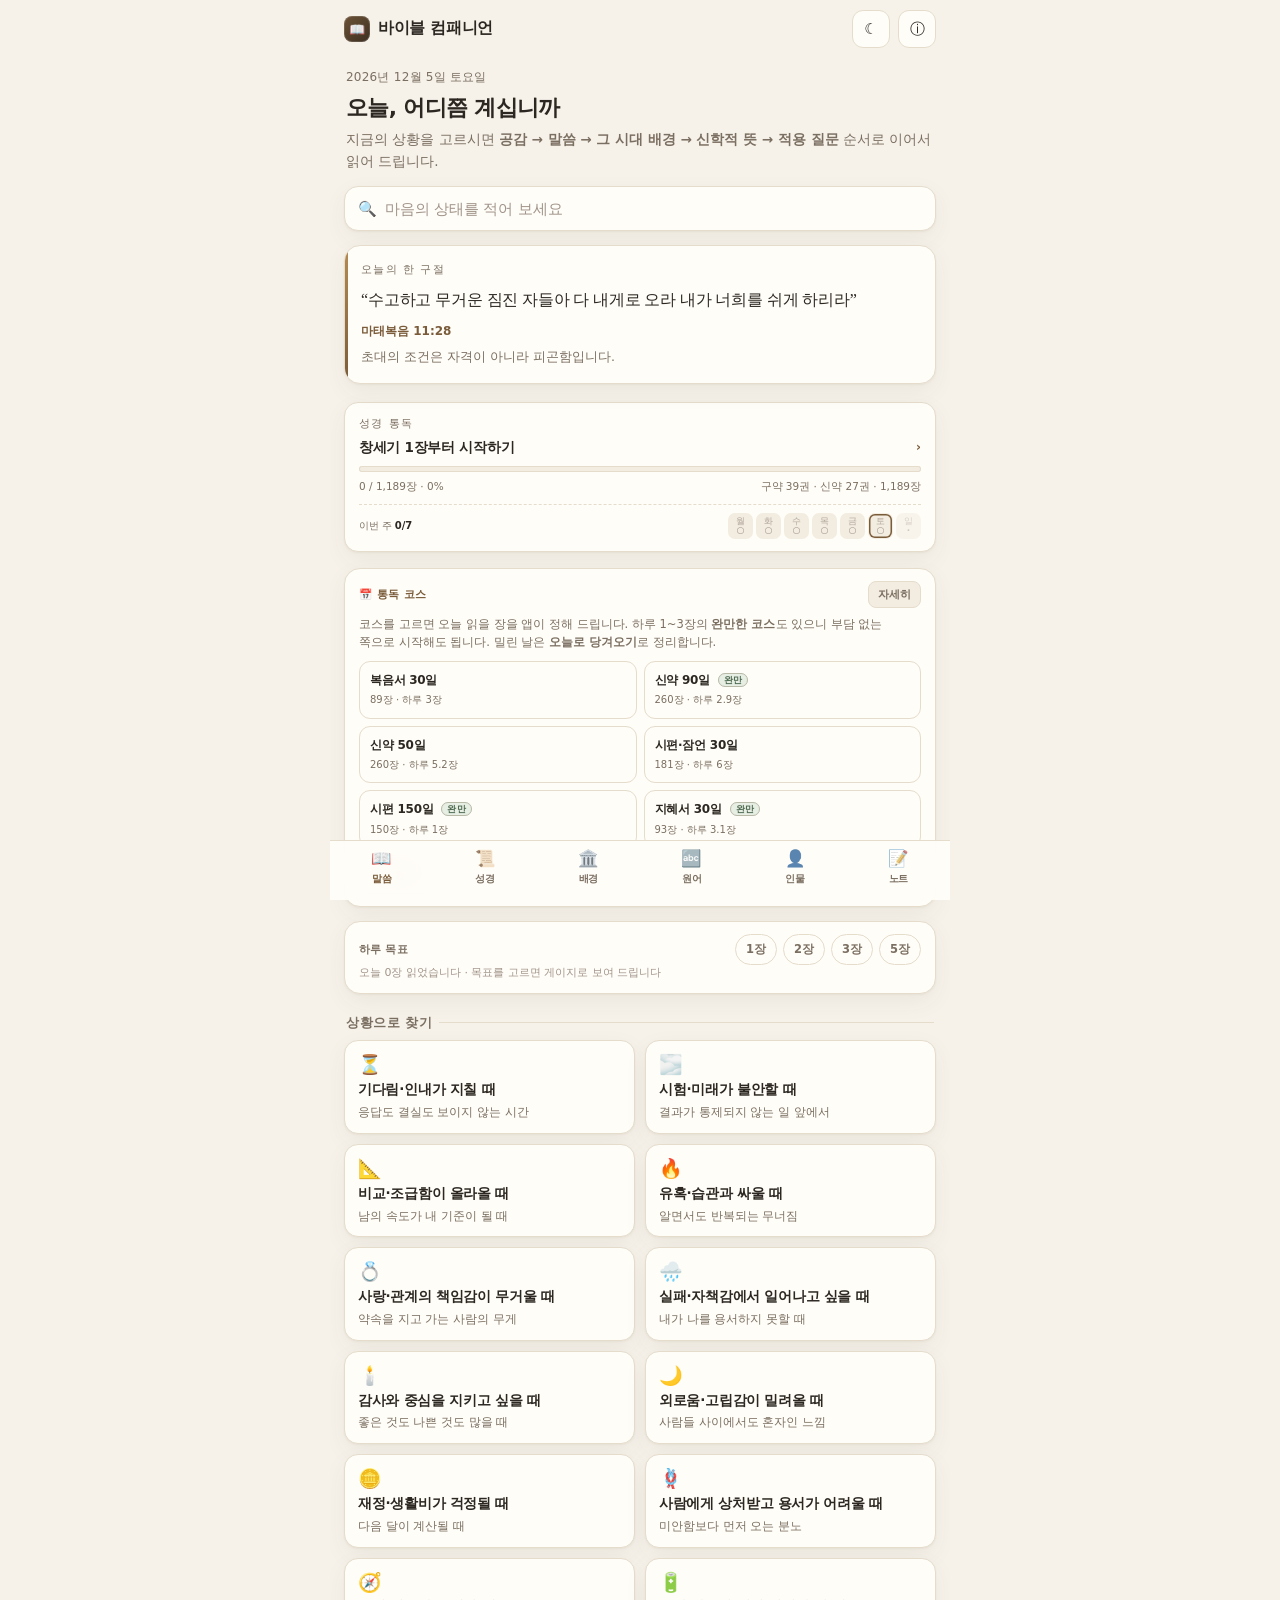
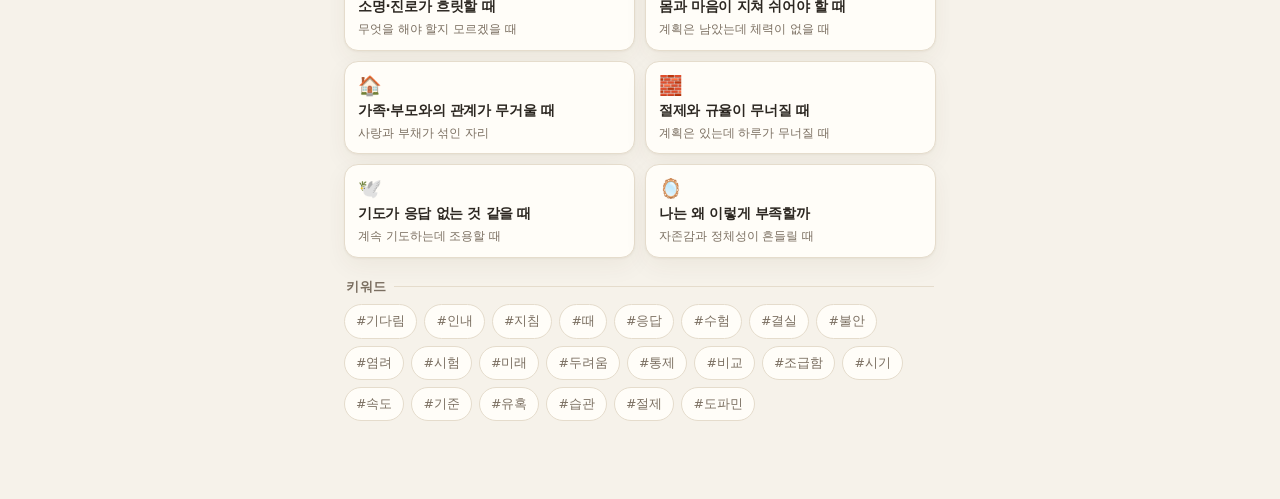
==== index.html @ cf782e8b "fix: v9.0-1 — 토스트가 탭 바를 4px 침범(84px 고정값 → --navh) · 촬영 화면 5종 (CACHE v9.0-971dc7ee)" ====
<!DOCTYPE html>
<html lang="ko" data-theme="light">
<head>
<meta charset="utf-8">
<meta name="viewport" content="width=device-width, initial-scale=1, viewport-fit=cover">
<title>바이블 컴패니언 · 성경 66권 전문·배경·인물 묵상</title>
<meta name="description" content="성경 66권 1,189장 전문(개역한글판)·하루 목표 통독 진도와 이어 읽기·형광펜 한 줄 메모·상황별 말씀과 시대·문화 배경·핵심 구절 해설·원어 탐구·성경 인물 116명·개인 묵상 노트. 정통 개신교·복음주의 주석의 합의된 해석과 출처만 담았습니다.">
<meta name="theme-color" content="#f6f2ea">
<link rel="manifest" href="./manifest.json?v=971dc7ee">
<link rel="icon" href="./favicon-32.png" sizes="32x32">
<link rel="apple-touch-icon" href="./apple-touch-icon.png">
<meta name="apple-mobile-web-app-capable" content="yes">
<meta name="apple-mobile-web-app-status-bar-style" content="default">
<meta name="apple-mobile-web-app-title" content="바이블 컴패니언">
<meta name="mobile-web-app-capable" content="yes">
<link rel="stylesheet" href="./styles.css?v=971dc7ee">
<script>
  window.__errs = [];
  window.addEventListener('error', function(e){ window.__errs.push(String(e.message || e.error || 'error')); });
  window.addEventListener('unhandledrejection', function(e){ window.__errs.push('rejection: ' + String(e.reason)); });
</script>
</head>
<body>
<div id="app">
  <header id="top">
    <div id="brand" data-go="#/home" role="button" tabindex="0" aria-label="홈으로">
      <div class="mk"><span>📖</span></div>
      <b>바이블 컴패니언</b>
    </div>
    <button class="iconbtn" id="themeBtn" aria-label="라이트/다크 전환" title="라이트/다크">☾</button>
    <button class="iconbtn" data-go="#/about" aria-label="해설 원칙과 출처" title="해설 원칙">ⓘ</button>
  </header>

  <main id="view" role="main"></main>

  <nav id="tabs" role="tablist" aria-label="주요 메뉴">
    <button class="nb" data-tab="home" data-go="#/home" role="tab"><span class="i">📖</span><span>말씀</span></button>
    <button class="nb" data-tab="bible" data-go="#/bible" role="tab"><span class="i">📜</span><span>성경</span></button>
    <button class="nb" data-tab="bg" data-go="#/bg" role="tab"><span class="i">🏛️</span><span>배경</span></button>
    <button class="nb" data-tab="word" data-go="#/word" role="tab"><span class="i">🔤</span><span>원어</span></button>
    <button class="nb" data-tab="per" data-go="#/per" role="tab"><span class="i">👤</span><span>인물</span></button>
    <button class="nb" data-tab="notes" data-go="#/notes" role="tab"><span class="i">📝</span><span>노트</span></button>
  </nav>
</div>
<div id="toast" role="status" aria-live="polite"></div>

<script src="./data/s1.js"></script>
<script src="./data/s2.js"></script>
<script src="./data/s3.js"></script>
<script src="./data/s4.js"></script>
<script src="./data/b1.js"></script>
<script src="./data/b2.js"></script>
<script src="./data/words.js"></script>
<script src="./data/w2.js"></script>
<script src="./data/w3.js"></script>
<script src="./data/w4.js"></script>
<script src="./data/c1.js"></script>
<script src="./data/c2.js"></script>
<script src="./data/c3.js"></script>
<script src="./data/c4.js"></script>
<script src="./data/c5.js"></script>
<script src="./data/c6.js"></script>
<script src="./data/c7.js"></script>
<script src="./data/c8.js"></script>
<script src="./data/c9.js"></script>
<script src="./data/c10.js"></script>
<script src="./data/c11.js"></script>
<script src="./data/c12.js"></script>
<script src="./data/books.js"></script>
<script src="./data/bookguide.js"></script>
<script src="./data/verses.js"></script>
<script src="./data/vmap.js"></script>
<script src="./data/daily.js"></script>
<script src="./app.js?v=971dc7ee"></script>
</body>
</html>
---- styles.css ----
/* 바이블 컴패니언 — 차분한 묵상 UI (라이트/다크) */
:root{
  --bg:#f6f2ea; --bg2:#efe8db; --surface:#fffdf8; --surface2:#f3ece0;
  --line:#e5dccc; --text:#2c2721; --muted:#7b6f61; --faint:#a1948a;
  --accent:#7a5c3a; --accent-ink:#fffdf8; --gold:#b58b52; --soft:#f0e4d1;
  --ok:#4f6b52; --ok-soft:#e7eee4;
  --shadow:0 1px 2px rgba(70,50,25,.05), 0 8px 24px rgba(70,50,25,.055);
  --r:16px;
}
html[data-theme="dark"]{
  --bg:#131110; --bg2:#191614; --surface:#1e1a17; --surface2:#272119;
  --line:#372f26; --text:#ece4d6; --muted:#a89a89; --faint:#7d7267;
  --accent:#d3ab77; --accent-ink:#1a1512; --gold:#c79a63; --soft:#2b241b;
  --ok:#9dc09f; --ok-soft:#222b21;
  --shadow:0 1px 2px rgba(0,0,0,.45), 0 8px 24px rgba(0,0,0,.35);
}
*{box-sizing:border-box; -webkit-tap-highlight-color:transparent;}
html,body{margin:0; padding:0;}
html{background:var(--bg);}
body{
  background:var(--bg); color:var(--text);
  font-family:system-ui,-apple-system,"Apple SD Gothic Neo","Malgun Gothic","Noto Sans KR",sans-serif;
  font-size:16px; line-height:1.62; -webkit-font-smoothing:antialiased;
  overscroll-behavior-y:none; touch-action:manipulation;
  word-break:keep-all; overflow-wrap:anywhere;
}
.serif{font-family:"Noto Serif KR","Nanum Myeongjo","Apple SD Gothic Neo",Georgia,serif;}
button{font:inherit; color:inherit; background:none; border:none; padding:0; cursor:pointer;}
a{color:var(--accent); text-decoration:none;}
h1,h2,h3,h4{margin:0; font-weight:700; letter-spacing:-.01em; line-height:1.35;}
p{margin:0;}
ul{margin:0; padding-left:1.1em;}

#app{max-width:620px; margin:0 auto; min-height:100vh; display:flex; flex-direction:column; overflow-x:clip;}

/* header */
header#top{
  position:sticky; top:0; z-index:30;
  background:color-mix(in srgb, var(--bg) 92%, transparent);
  backdrop-filter:saturate(1.2) blur(10px); -webkit-backdrop-filter:saturate(1.2) blur(10px);
  display:flex; align-items:center; gap:8px;
  padding:calc(env(safe-area-inset-top) + 10px) 14px 9px;
  border-bottom:1px solid transparent; transition:border-color .2s;
}
header#top.scrolled{border-bottom-color:var(--line);}
#brand{display:flex; align-items:center; gap:8px; min-width:0; flex:1;}
#brand .mk{width:26px; height:26px; border-radius:8px; flex:none; background:linear-gradient(140deg,#6b5236,#3c2f22); display:grid; place-items:center; box-shadow:inset 0 0 0 1px rgba(255,255,255,.14);}
#brand .mk span{font-size:13px; line-height:1;}
#brand b{font-size:15.5px; font-weight:800; letter-spacing:-.02em; white-space:nowrap; overflow:hidden; text-overflow:ellipsis;}
#brand i{font-style:normal; font-size:10.5px; color:var(--muted); display:none;}
.iconbtn{width:38px; height:38px; min-width:38px; border-radius:11px; border:1px solid var(--line); background:var(--surface); color:var(--text); display:inline-flex; align-items:center; justify-content:center; font-size:15px;}
.iconbtn:active{transform:scale(.95);}

main#view{flex:1; padding:4px 14px 20px; min-width:0;}

/* home hero */
.hero{padding:6px 2px 14px;}
.hero .date{font-size:12px; color:var(--muted); letter-spacing:.02em;}
.hero h1{font-size:22px; margin:6px 0 6px; letter-spacing:-.03em;}
.hero p.lead{font-size:13.5px; color:var(--muted); line-height:1.6;}

/* search */
.search{position:relative; margin:0 0 14px;}
.search input{
  width:100%; border:1px solid var(--line); background:var(--surface); color:var(--text);
  border-radius:14px; padding:13px 44px 13px 40px; font-size:15px; box-shadow:var(--shadow);
  outline:none;
}
.search input::placeholder{color:var(--faint);}
.search .ic{position:absolute; left:14px; top:50%; transform:translateY(-50%); font-size:15px; color:var(--muted); pointer-events:none;}
.search .clr{position:absolute; right:8px; top:50%; transform:translateY(-50%); width:30px; height:30px; border-radius:9px; color:var(--muted); font-size:16px; display:none; align-items:center; justify-content:center;}
.search.has .clr{display:flex;}

/* cards */
.card{background:var(--surface); border:1px solid var(--line); border-radius:var(--r); box-shadow:var(--shadow);}
.daily{padding:15px 16px; margin-bottom:18px; position:relative; overflow:hidden;}
.daily:before{content:""; position:absolute; inset:0 auto 0 0; width:3px; background:linear-gradient(var(--gold),var(--accent));}
.daily .lbl{font-size:10.5px; letter-spacing:.14em; color:var(--muted); text-transform:uppercase;}
.daily blockquote{margin:8px 0 8px; font-family:"Noto Serif KR","Nanum Myeongjo",Georgia,serif; font-size:16px; line-height:1.72; letter-spacing:-.01em;}
.daily .ref{font-size:12px; color:var(--accent); font-weight:700;}
.daily .line{font-size:12.5px; color:var(--muted); margin-top:6px;}

h2.sec{font-size:13px; color:var(--muted); font-weight:700; letter-spacing:.04em; margin:20px 2px 9px; display:flex; align-items:center; gap:7px;}
h2.sec:after{content:""; height:1px; flex:1; background:var(--line);}

.grid{display:grid; grid-template-columns:repeat(2,minmax(0,1fr)); gap:10px;}
.sit{
  text-align:left; padding:13px 13px 12px; border-radius:14px; border:1px solid var(--line);
  background:var(--surface); box-shadow:var(--shadow); display:flex; flex-direction:column; gap:5px; min-width:0;
  transition:transform .12s ease;
}
.sit:active{transform:scale(.985);}
.sit .e{font-size:19px; line-height:1.1;}
.sit .t{font-size:13.5px; font-weight:700; line-height:1.4; letter-spacing:-.02em;}
.sit .s{font-size:11.5px; color:var(--muted); line-height:1.45;}

.tags{display:flex; flex-wrap:wrap; gap:7px;}
.tag{font-size:12.5px; padding:6px 11px; border-radius:999px; border:1px solid var(--line); background:var(--surface); color:var(--muted);}
.tag:active{background:var(--soft);}

/* filter chips */
.chips{display:flex; gap:7px; overflow-x:auto; padding:2px 0 10px; scrollbar-width:none; align-items:center;}
.chips::-webkit-scrollbar{display:none;}
.chip{flex:none; font-size:12.5px; padding:7px 12px; border-radius:999px; border:1px solid var(--line); background:var(--surface); color:var(--muted); white-space:nowrap;}
.chip.on{background:var(--accent); color:var(--accent-ink); border-color:var(--accent); font-weight:700;}
.chip .n{font-size:10.5px; opacity:.75;}
.chipinfo{flex:none; font-size:10.5px; color:var(--faint); white-space:nowrap; padding-left:2px;}
h2.sec .cnt{font-size:11px; font-weight:700; color:var(--accent); background:var(--soft); border-radius:999px; padding:1px 8px; letter-spacing:0;}

/* 성경 책·장 격자 */
.bookgrid{display:grid; grid-template-columns:repeat(3,minmax(0,1fr)); gap:8px; margin:2px 0 6px;}
.bkbtn{position:relative; text-align:left; padding:10px 9px 9px; border-radius:12px; border:1px solid var(--line); background:var(--surface); box-shadow:var(--shadow); min-width:0; display:flex; flex-direction:column; gap:2px;}
.bkbtn:active{transform:scale(.98);}
.bkbtn .ab{font-size:11px; color:var(--accent); font-weight:800; letter-spacing:.02em;}
.bkbtn .nm{font-size:12.5px; font-weight:600; line-height:1.35; letter-spacing:-.02em;}
.bkbtn .dot{position:absolute; top:9px; right:9px; width:5px; height:5px; border-radius:50%; background:var(--gold);}
.bkbtn.has{background:linear-gradient(170deg,var(--soft),var(--surface) 70%);}
.chgrid{display:grid; grid-template-columns:repeat(auto-fill,minmax(38px,1fr)); gap:6px; margin-bottom:4px;}
.chbtn{height:36px; border-radius:9px; border:1px solid var(--line); background:var(--surface); color:var(--muted); font-size:12px; font-weight:600;}
.chbtn.has{color:var(--text); border-color:color-mix(in srgb,var(--gold) 42%, var(--line)); background:var(--soft);}
.chbtn.on{background:var(--accent); color:var(--accent-ink); border-color:var(--accent);}
.pager{display:flex; gap:8px; justify-content:space-between; margin-top:16px;}
.pager .btn{flex:1; justify-content:center; min-width:0; overflow:hidden; text-overflow:ellipsis; white-space:nowrap;}

/* 타임라인 */
.tlbox{border-left:2px solid color-mix(in srgb,var(--gold) 45%, var(--line)); margin:4px 0 2px 4px; padding-left:14px; display:flex; flex-direction:column; gap:12px;}
.tlitem{position:relative;}
.tlitem:before{content:""; position:absolute; left:-19px; top:6px; width:7px; height:7px; border-radius:50%; background:var(--gold); box-shadow:0 0 0 3px color-mix(in srgb,var(--gold) 18%, transparent);}
.tlhead{display:flex; align-items:baseline; gap:7px; flex-wrap:wrap;}
.tlstage{font-size:10.5px; font-weight:800; color:var(--accent); letter-spacing:.04em;}
.tltitle{font-size:13.5px; font-weight:700; letter-spacing:-.02em;}
.tltext{font-size:12.5px; color:var(--muted); line-height:1.65; margin-top:3px;}

/* list items */
.list{display:flex; flex-direction:column; gap:9px;}
.item{display:flex; gap:12px; align-items:flex-start; text-align:left; padding:13px 14px; border-radius:14px; border:1px solid var(--line); background:var(--surface); box-shadow:var(--shadow); min-width:0;}
.item .e{font-size:18px; line-height:1.35; flex:none; width:34px; text-align:center;}
/* 원어 목록: 히브리어·헬라어 표기는 좁은 아이콘 열 대신 제목 줄에 그대로 둔다
   (음역 기호가 붙은 단어는 좁은 칸에서 줄이 갈라져 읽기 어렵다) */
.item .wo{font-size:16px; line-height:1.5; font-weight:600; margin-right:2px;}
.item .b{min-width:0; flex:1;}
.item .t{font-size:14px; font-weight:700; letter-spacing:-.02em; line-height:1.4; display:block;}
.item .s{font-size:12px; color:var(--muted); line-height:1.5; margin-top:3px; display:-webkit-box; -webkit-line-clamp:2; -webkit-box-orient:vertical; overflow:hidden;}
.item .m{font-size:10.5px; color:var(--faint); margin-top:5px; letter-spacing:.02em; display:block;}

/* detail */
.detail-head{display:flex; align-items:flex-start; gap:10px; padding:10px 0 4px;}
.detail-head .bk{width:34px; height:34px; flex:none; border-radius:10px; border:1px solid var(--line); background:var(--surface); display:grid; place-items:center; font-size:15px;}
.dh-txt{flex:1; min-width:0;}
.dh-e{font-size:11px; color:var(--muted); letter-spacing:.06em;}
.dh-txt h1{font-size:19.5px; letter-spacing:-.03em; margin-top:3px;}
.dh-sub{font-size:12.5px; color:var(--muted); margin-top:4px;}
.actrow{display:flex; gap:8px; padding:10px 0 2px; flex-wrap:wrap;}
.btn{display:inline-flex; align-items:center; gap:6px; padding:9px 14px; border-radius:11px; border:1px solid var(--line); background:var(--surface); font-size:13px; font-weight:600;}
.btn.primary{background:var(--accent); color:var(--accent-ink); border-color:var(--accent);}
.btn:active{transform:scale(.98);}

/* conversation bubbles */
.convo{display:flex; flex-direction:column; gap:10px; padding:6px 0 4px;}
.bubble{
  border:1px solid var(--line); background:var(--surface); border-radius:6px 16px 16px 16px;
  padding:14px 15px; box-shadow:var(--shadow); min-width:0;
}
.bubble .who{font-size:10.5px; font-weight:800; letter-spacing:.1em; color:var(--accent); text-transform:uppercase; display:flex; align-items:center; gap:6px; margin-bottom:8px;}
.bubble .who .dot{width:5px; height:5px; border-radius:50%; background:var(--gold);}
.bubble p{font-size:14px; line-height:1.72;}
.bubble p + p{margin-top:9px;}
.bubble.scr{background:linear-gradient(180deg,var(--soft),var(--surface) 65%); border-color:color-mix(in srgb,var(--gold) 30%, var(--line));}
.bubble.scr .v + .v{margin-top:12px; padding-top:12px; border-top:1px dashed color-mix(in srgb,var(--gold) 26%, transparent);}
.bubble.scr blockquote{margin:0; font-family:"Noto Serif KR","Nanum Myeongjo",Georgia,serif; font-size:15px; line-height:1.78; letter-spacing:-.01em;}
.bubble.scr .vref{font-size:11.5px; color:var(--accent); font-weight:700; margin-bottom:4px;}
.bubble.scr .gist{font-size:12.5px; color:var(--muted); margin-top:6px; line-height:1.6;}
.bubble.apply ol{margin:6px 0 0; padding-left:1.25em;}
.bubble.apply li{font-size:13.5px; line-height:1.7; margin-bottom:7px;}
.bubble.apply li:last-child{margin-bottom:0;}
.klist{margin:8px 0 2px; padding-left:1.1em;}
.klist li{font-size:12.5px; color:var(--muted); line-height:1.62; margin-bottom:3px;}
.src{font-size:10.5px; color:var(--faint); line-height:1.55; margin-top:10px; padding-top:8px; border-top:1px solid color-mix(in srgb,var(--line) 70%, transparent);}
.src b{color:var(--muted); font-weight:700;}

.reveal{opacity:0; transform:translateY(7px);}
.reveal.in{opacity:1; transform:none; transition:opacity .42s ease, transform .42s cubic-bezier(.2,.7,.3,1);}
.typing{display:flex; gap:4px; align-items:center; padding:2px 0 0;}
.typing i{width:5px;height:5px;border-radius:50%;background:var(--faint);display:block;animation:tp 1s infinite;}
.typing i:nth-child(2){animation-delay:.15s} .typing i:nth-child(3){animation-delay:.3s}
@keyframes tp{0%,60%,100%{opacity:.25; transform:translateY(0)} 30%{opacity:1; transform:translateY(-2px)}}

/* links section */
.links{display:flex; flex-direction:column; gap:6px; margin-top:16px;}
.links .lt{font-size:11px; color:var(--muted); letter-spacing:.06em;}
.related{display:flex; flex-wrap:wrap; gap:7px;}
.rchip{font-size:12.5px; padding:7px 11px; border-radius:11px; border:1px solid var(--line); background:var(--surface2); color:var(--text);}

/* sections in detail */
.sec-h{font-size:12px; font-weight:800; color:var(--accent); letter-spacing:.04em; margin:20px 0 7px;}
.block{font-size:14px; line-height:1.75;}
.block + .block{margin-top:10px;}
.refbox{display:flex; flex-wrap:wrap; gap:6px; margin-top:10px;}
.refbox span{font-size:11.5px; padding:4px 9px; border-radius:8px; background:var(--surface2); color:var(--muted); border:1px solid var(--line);}
.caution{margin-top:12px; padding:11px 12px; border-radius:11px; background:var(--ok-soft); border:1px solid color-mix(in srgb,var(--ok) 28%, transparent); font-size:12.5px; line-height:1.6; color:var(--text);}
.caution b{color:var(--ok); font-size:11px; letter-spacing:.06em; display:block; margin-bottom:3px;}

/* word head */
.wordhead{text-align:center; padding:14px 0 10px; border-bottom:1px solid var(--line); margin-bottom:14px;}
.wordhead .w{font-size:33px; line-height:1.55; font-weight:600; letter-spacing:.02em; padding-bottom:2px;}
.wordhead .tl{font-size:13px; color:var(--accent); margin-top:6px; font-weight:600;}
.wordhead .gl{font-size:13px; color:var(--muted); margin-top:3px;}

/* notes */
.note{padding:13px 14px; border-radius:14px; border:1px solid var(--line); background:var(--surface); box-shadow:var(--shadow); text-align:left; display:block; width:100%;}
.note .nh{display:flex; align-items:center; gap:8px; justify-content:space-between;}
.note .nt{font-size:13.5px; font-weight:700; min-width:0; overflow:hidden; text-overflow:ellipsis; white-space:nowrap;}
.note .nd{font-size:10.5px; color:var(--faint); flex:none;}
.note .nb{font-size:12.5px; color:var(--muted); margin-top:5px; display:-webkit-box; -webkit-line-clamp:3; -webkit-box-orient:vertical; overflow:hidden; line-height:1.6;}
.note .nr{font-size:10.5px; color:var(--accent); margin-top:6px; display:block;}
.empty{padding:22px 14px; text-align:center; color:var(--muted); font-size:13px; border:1px dashed var(--line); border-radius:14px; line-height:1.7;}

.editor{padding:0 0 10px;}
.editor label{display:block; font-size:11.5px; color:var(--muted); margin:12px 0 5px; letter-spacing:.03em;}
.editor input[type=text],.editor textarea{
  width:100%; border:1px solid var(--line); background:var(--surface); color:var(--text);
  border-radius:12px; padding:12px; font-size:14.5px; font-family:inherit; line-height:1.7; outline:none; resize:vertical;
}
.editor textarea{min-height:180px;}
.editor input:focus,.editor textarea:focus{border-color:var(--accent);}
.edrow{display:flex; gap:8px; margin-top:14px; flex-wrap:wrap;}

/* about */
.about h3{font-size:14px; margin:16px 0 6px;}
.about p,.about li{font-size:13px; line-height:1.72; color:var(--text);}
.about li{margin-bottom:5px; color:var(--muted);}
.about .small{font-size:11.5px; color:var(--faint); line-height:1.65;}

/* toast */
#toast{
  /* 탭 바 높이(--navh)를 그대로 쓴다 — 84px 고정값은 360px 폭의 88px 바를 4px 침범했다 */
  position:fixed; left:50%; bottom:calc(var(--navh,88px) + 8px); transform:translate(-50%,14px);
  background:#2b2621; color:#f7f1e6; font-size:12.5px; padding:10px 15px; border-radius:999px;
  opacity:0; pointer-events:none; transition:.28s ease; z-index:60; max-width:82vw; text-align:center;
  box-shadow:0 8px 24px rgba(0,0,0,.28);
}
html[data-theme="dark"] #toast{background:#ece4d6; color:#1c1815;}
#toast.on{opacity:1; transform:translate(-50%,0);}

/* nav */
nav#tabs{
  position:fixed; bottom:0; left:50%; transform:translateX(-50%); width:100%; max-width:620px; z-index:50;
  display:flex; align-items:stretch;
  background:color-mix(in srgb, var(--surface) 94%, transparent);
  backdrop-filter:saturate(1.2) blur(12px); -webkit-backdrop-filter:saturate(1.2) blur(12px);
  border-top:1px solid var(--line);
}
nav#tabs .nb{
  flex:1 1 0; min-width:0; padding:8px 1px 7px; display:flex; flex-direction:column; align-items:center; gap:2px;
  color:var(--muted); font-size:10px; letter-spacing:-.03em; font-weight:600;
}
nav#tabs .nb .i{font-size:16.5px; line-height:1.2; filter:saturate(.55); opacity:.85;}
nav#tabs .nb.on{color:var(--accent);}
nav#tabs .nb.on .i{filter:none; opacity:1;}
/* 호스팅 배지가 탭을 가리지 않도록 하단 여유 */
nav#tabs{padding-bottom:calc(env(safe-area-inset-bottom) + 34px);}
main#view{padding-bottom:calc(104px + env(safe-area-inset-bottom));}

/* 넓은 화면에서는 하단 여유를 줄인다 */
@media (min-width:480px){
  nav#tabs{padding-bottom:calc(env(safe-area-inset-bottom) + 6px);}
  main#view{padding-bottom:calc(78px + env(safe-area-inset-bottom));}
}

@media (max-width:359px){
  .grid{grid-template-columns:repeat(2,minmax(0,1fr)); gap:8px;}
  .sit .t{font-size:12.5px;}
  .hero h1{font-size:20px;}
  .bookgrid{grid-template-columns:repeat(2,minmax(0,1fr)); gap:7px;}
  .bkbtn .nm{font-size:12px;}
  nav#tabs .nb{font-size:9.5px;}
}
@media (prefers-reduced-motion:reduce){
  .reveal{opacity:1; transform:none;}
  .typing{display:none;}
}

/* ---------- 성경 리더 (66권 전문) ---------- */
.bkbtn .ch{font-size:10px; color:var(--faint); letter-spacing:.02em;}
.chapnav{display:flex; gap:8px; align-items:center; justify-content:space-between; padding:2px 0 10px;}
.chapnav .btn{flex:1; justify-content:center; min-width:0; white-space:nowrap; overflow:hidden; text-overflow:ellipsis;}
.chapnav span{flex:1;}
.reader{background:var(--surface); border:1px solid var(--line); border-radius:var(--r); box-shadow:var(--shadow); padding:14px 14px 8px; margin:2px 0 4px;}
.vblock{padding:6px 0; border-bottom:1px solid color-mix(in srgb,var(--line) 55%, transparent);}
.vblock:last-child{border-bottom:none;}
.vblock.focus{background:var(--soft); border-radius:10px; box-shadow:0 0 0 6px var(--soft);}
.vblock.hasbm .vn{color:var(--gold);}
.vrow{display:flex; gap:9px; align-items:baseline; cursor:pointer; padding:2px 2px; border-radius:8px;}
.vrow:active{background:var(--soft);}
.vrow:focus-visible{outline:2px solid var(--accent); outline-offset:2px;}
.vn{flex:none; min-width:20px; font-size:10.5px; font-weight:800; color:var(--faint); text-align:right; letter-spacing:.02em;}
.vn .bmdot{font-style:normal; font-size:9px; color:var(--gold); margin-left:2px;}
.vt{font-family:"Noto Serif KR","Nanum Myeongjo","Apple SD Gothic Neo",Georgia,serif; font-size:14.5px; line-height:1.86; letter-spacing:-.01em; color:var(--text);}
.mgnote{font-family:system-ui,-apple-system,"Apple SD Gothic Neo",sans-serif; font-style:normal; font-size:12px; color:var(--faint);}
.vhd{display:inline-flex; align-items:center; gap:5px; margin:6px 0 2px 29px; padding:5px 10px; border-radius:9px; font-size:11.5px; font-weight:700; color:var(--accent); background:var(--soft); border:1px solid color-mix(in srgb,var(--gold) 30%, var(--line));}
.vacts{display:none; gap:7px; flex-wrap:wrap; margin:7px 0 3px 29px;}
.vblock.vopen .vacts{display:flex;}
.vacts .act{font-size:11.5px; font-weight:600; padding:6px 10px; border-radius:9px; border:1px solid var(--line); background:var(--surface2); color:var(--text);}
.readfoot{font-size:10.5px; color:var(--faint); line-height:1.6; padding:12px 2px 4px; margin-top:8px; border-top:1px solid color-mix(in srgb,var(--line) 70%, transparent);}
.readfoot div{margin-top:3px;}
.skel{display:flex; align-items:center; gap:8px; padding:18px 6px; color:var(--muted); font-size:12.5px;}
.spin{width:12px; height:12px; border-radius:50%; border:2px solid var(--line); border-top-color:var(--accent); display:inline-block; animation:sp .8s linear infinite; flex:none;}
@keyframes sp{to{transform:rotate(360deg);}}
.refcard{border-color:color-mix(in srgb,var(--gold) 40%, var(--line)); background:linear-gradient(170deg,var(--soft),var(--surface) 70%);}
.vhit .s{-webkit-line-clamp:3;}
.vhit .e{font-size:11px; font-weight:800; color:var(--accent); padding-top:3px;}
mark{background:color-mix(in srgb,var(--gold) 32%, transparent); color:inherit; border-radius:3px; padding:0 1px;}
.fx{margin-top:2px;}

/* ===== 66권 책 개관 · 장 배경 · 원어 시트 (v4.0) ===== */
.guide{margin:6px 0 10px; border:1px solid var(--line); border-radius:14px; background:var(--surface2); overflow:hidden;}
.guide.compact{margin:4px 0 8px;}
.ghead{display:flex; align-items:center; gap:9px; width:100%; padding:11px 12px; background:transparent; border:0; text-align:left; color:var(--text);}
.ghead .ge{font-size:16px; flex:0 0 auto;}
.ghead .gt{display:flex; flex-direction:column; min-width:0; flex:1;}
.ghead .gt b{font-size:13.5px; letter-spacing:-0.01em;}
.ghead .gs{font-size:11px; color:var(--muted); overflow:hidden; text-overflow:ellipsis; white-space:nowrap;}
.gchev{font-size:11px; color:var(--muted); flex:0 0 auto;}
.gcollapse{display:none; padding:0 12px 12px;}
.guide.on .gcollapse{display:block;}
.gintro p{margin:0 0 8px; font-size:12.5px; line-height:1.62; color:var(--text);}
.grow{display:flex; gap:8px; padding:5px 0; border-top:1px dashed var(--line); font-size:11.5px; line-height:1.55;}
.grow .gkey{flex:0 0 62px; color:var(--muted); font-weight:700;}
.grow .gval{flex:1; min-width:0;}
.gi{margin-top:9px;}
.gi .gl{font-size:11px; font-weight:800; color:var(--accent); letter-spacing:0.02em; margin-bottom:3px;}
.gi .gb{font-size:12px; line-height:1.62;}
.gstbox{margin-top:3px;}
.gst{display:flex; gap:8px; padding:3px 0; font-size:11.5px; line-height:1.5;}
.gst .gsr{flex:0 0 62px; color:var(--gold); font-weight:700;}
.gst .gsd{flex:1; min-width:0; color:var(--text);}
.tagwrap{display:flex; flex-wrap:wrap; gap:5px; margin-top:3px;}
.tagpill{font-size:11px; padding:4px 9px; border-radius:999px; background:var(--soft); border:1px solid var(--line); color:var(--text);}
.tagpill.p{background:color-mix(in srgb,var(--accent) 10%, var(--soft));}
.guide .src{margin-top:8px;}

.chapintro{margin:2px 0 10px; border:1px solid color-mix(in srgb,var(--gold) 34%, var(--line)); border-radius:14px; background:linear-gradient(180deg, color-mix(in srgb,var(--gold) 8%, var(--surface2)), var(--surface2)); overflow:hidden;}
.cihead{display:flex; align-items:center; gap:9px; width:100%; padding:10px 12px; background:transparent; border:0; text-align:left; color:var(--text);}
.cihead .cie{font-size:15px; flex:0 0 auto;}
.cihead .cit{display:flex; flex-direction:column; flex:1; min-width:0;}
.cihead .cit b{font-size:12.5px;}
.cihead .cis{font-size:11.5px; color:var(--muted); line-height:1.5; display:-webkit-box; -webkit-line-clamp:2; -webkit-box-orient:vertical; overflow:hidden;}
.cibody{display:none; padding:2px 12px 12px;}
.chapintro.wide .cibody{display:block;}
.chapintro.wide .cihead .cis{display:none;}
.ciline{font-size:12px; line-height:1.62; padding:6px 0; border-top:1px dashed var(--line);}
.ciline b{display:block; font-size:10.5px; color:var(--gold); letter-spacing:0.02em; margin-bottom:2px;}
.ciline.point{color:var(--text);}

.vrow .vmore{margin-left:auto; padding:0 4px; color:var(--muted); font-size:13px; line-height:1; align-self:center;}
.vrow .vt{flex:1; min-width:0;}

.bookcard{border:1px solid var(--line); border-radius:14px; background:var(--surface2); margin:8px 0; overflow:hidden;}
.bc-head{display:flex; align-items:center; gap:10px; width:100%; padding:11px 12px; background:transparent; border:0; text-align:left; color:var(--text);}
.bc-ab{flex:0 0 40px; height:40px; border-radius:11px; background:var(--soft); display:grid; place-items:center; font-size:11.5px; font-weight:800; color:var(--gold);}
.bc-t{display:flex; flex-direction:column; flex:1; min-width:0;}
.bc-t b{font-size:14px;}
.bc-t span{font-size:11px; color:var(--muted);}
.bc-go{font-size:11px; color:var(--accent); font-weight:700; white-space:nowrap;}
.bc-body{padding:0 12px 12px;}
.bc-era{font-size:10.5px; color:var(--muted); padding:5px 0; border-top:1px dashed var(--line);}
.bc-purpose{margin:4px 0 7px; font-size:12px; line-height:1.62;}
.bc-links{display:flex; gap:7px; margin-top:9px; flex-wrap:wrap;}
.btn.sm{font-size:11.5px; padding:7px 11px; border-radius:9px;}

/* 원어 시트 */
#sheetHost{position:fixed; inset:0; display:none; z-index:60;}
#sheetHost.on{display:block;}
.sheetbg{position:absolute; inset:0; background:rgba(12,10,8,0.5); animation:fadein .18s ease;}
.sheet{position:absolute; left:0; right:0; bottom:0; max-height:88vh; background:var(--surface); border-radius:20px 20px 0 0; box-shadow:0 -10px 40px rgba(0,0,0,.28); transform:translateY(18px); opacity:.6; transition:transform .22s ease, opacity .22s ease; display:flex; flex-direction:column; padding-bottom:env(safe-area-inset-bottom);}
.sheet.in{transform:translateY(0); opacity:1;}
.sgrab{width:38px; height:4px; border-radius:3px; background:var(--line); margin:8px auto 2px; flex:0 0 auto;}
.shead{display:flex; align-items:flex-start; gap:10px; padding:6px 16px 8px; border-bottom:1px solid var(--line);}
.shead .sk{font-size:10.5px; color:var(--gold); font-weight:700; letter-spacing:0.02em;}
.shead h2{margin:2px 0 0; font-size:16px; letter-spacing:-0.01em;}
.sclose{margin-left:auto; border:1px solid var(--line); background:var(--surface2); color:var(--text); width:30px; height:30px; border-radius:50%; font-size:13px;}
.sbody{overflow-y:auto; -webkit-overflow-scrolling:touch; padding:12px 16px 20px;}
.stext{margin:0 0 12px; font-size:14px; line-height:1.8; padding-left:11px; border-left:3px solid color-mix(in srgb,var(--gold) 55%, transparent);}
.slabel{font-size:10.5px; font-weight:800; color:var(--accent); letter-spacing:0.03em; margin:14px 0 6px;}
.sblock{font-size:12.5px; line-height:1.7;}
.sblock.sub{color:var(--muted); font-size:12px; margin-top:6px;}
.wchips{display:flex; gap:6px; overflow-x:auto; padding-bottom:3px;}
.wchip{flex:0 0 auto; font-size:11.5px; padding:7px 10px; border-radius:999px; border:1px solid color-mix(in srgb,var(--gold) 40%, var(--line)); background:var(--soft); color:var(--text); white-space:nowrap;}
.wchip .serif{font-size:13px;}
.wcard{border:1px solid var(--line); border-radius:12px; background:var(--surface2); padding:9px 11px; margin:7px 0;}
.wcard.flash{box-shadow:0 0 0 3px color-mix(in srgb,var(--accent) 30%, transparent);}
.whead{display:flex; align-items:center; gap:9px; width:100%; background:transparent; border:0; text-align:left; color:var(--text); padding:0;}
.whead .ww{font-size:20px; line-height:1.2; flex:0 0 auto; color:var(--gold);}
.whead .wt{display:flex; flex-direction:column; flex:1; min-width:0;}
.whead .wt b{font-size:11.5px;}
.whead .wt span{font-size:11px; color:var(--muted);}
.wsum{margin:5px 0 0; font-size:12px; line-height:1.6;}
.wmore{display:none;}
.wcard.on .wmore{display:block;}
.wbody{margin:7px 0 0; font-size:12px; line-height:1.65;}
.wrefs{display:flex; flex-wrap:wrap; gap:5px; margin:7px 0;}
.wrefs span{font-size:10.5px; padding:3px 7px; border-radius:6px; background:var(--soft); border:1px solid var(--line); color:var(--muted);}
.sacts{display:flex; gap:7px; flex-wrap:wrap; margin-top:16px;}
.sacts .btn{font-size:12px; padding:9px 12px;}
body.sheetopen{overflow:hidden;}
@keyframes fadein{from{opacity:0}to{opacity:1}}

/* ===== v5.0 — 통독 진도 · 형광펜 · 읽기 설정 ===== */
#brand{cursor:pointer;}
.tread{display:block; text-align:left; background:var(--surface); border:1px solid var(--line); border-radius:14px; box-shadow:var(--shadow); padding:12px 14px; margin:0 0 16px;}
.tread.slim{margin:0 0 10px; padding:10px 12px; background:var(--surface2);}
.trow{display:flex; align-items:center; gap:8px; margin:1px 0 8px;}
.trow .tt{font-size:13.5px; font-weight:800; letter-spacing:-.02em; min-width:0; overflow:hidden; text-overflow:ellipsis; white-space:nowrap;}
.tread .lbl{font-size:10.5px; letter-spacing:.14em; color:var(--muted); text-transform:uppercase; display:block; margin-bottom:5px;}
.tgo{margin-left:auto; flex:none; font-size:12px; font-weight:700; color:var(--accent);}
.pbar{height:6px; border-radius:99px; background:var(--surface2); box-shadow:inset 0 0 0 1px var(--line); overflow:hidden;}
.pbar i{display:block; height:100%; border-radius:99px; background:linear-gradient(90deg,var(--gold),var(--accent)); transition:width .35s ease;}
.tmeta{display:flex; justify-content:space-between; gap:6px 10px; flex-wrap:wrap; font-size:10.5px; color:var(--muted); margin-top:7px; line-height:1.45;}
.tmeta span{min-width:0; overflow:hidden; text-overflow:ellipsis;}

.bkbtn{padding-bottom:12px;}
.bkbtn .pgl{position:absolute; left:9px; right:9px; bottom:5px; height:2px; border-radius:2px; background:color-mix(in srgb,var(--line) 85%, transparent); overflow:hidden;}
.bkbtn .pgl i{display:block; height:100%; background:var(--gold);}
.bkbtn.started{background:linear-gradient(170deg, color-mix(in srgb,var(--ok-soft) 70%, var(--surface)), var(--surface) 72%);}
.bkbtn.done .ch{color:var(--ok); font-weight:700;}

.chbtn{position:relative;}
.chbtn.rd{background:var(--ok-soft); border-color:color-mix(in srgb,var(--ok) 34%, var(--line)); color:var(--ok); font-weight:800;}
.chbtn .ckd{position:absolute; top:1px; right:3px; font-style:normal; font-size:8px; color:var(--ok); line-height:1;}

.rtools{display:flex; align-items:center; gap:7px; padding:8px 0 4px;}
.rbtn{display:inline-flex; align-items:center; gap:5px; flex:none; font-size:12px; font-weight:700; padding:7px 11px; border-radius:10px; border:1px solid var(--line); background:var(--surface); color:var(--text);}
.rbtn:active{transform:scale(.97);}
.rbtn.on{background:var(--ok-soft); border-color:color-mix(in srgb,var(--ok) 40%, var(--line)); color:var(--ok);}
.rbtn.aa{margin-left:auto; min-width:40px; justify-content:center; font-size:12.5px; letter-spacing:.02em;}
.rmeta{flex:1; min-width:0; font-size:10.5px; color:var(--muted); overflow:hidden; text-overflow:ellipsis; white-space:nowrap;}

.chapend{margin:14px 0 0;}
.btn.wide{display:flex; width:100%; justify-content:center;}
.cemeta{font-size:10.5px; color:var(--faint); text-align:center; margin-top:8px;}

.vrow{padding:3px 5px;}
.vblock.hl-y .vrow{background:rgba(240,205,90,.34); border-radius:8px;}
.vblock.hl-g .vrow{background:rgba(150,205,125,.34); border-radius:8px;}
.vblock.hl-b .vrow{background:rgba(130,180,230,.32); border-radius:8px;}
.vblock.hl-p .vrow{background:rgba(235,150,180,.30); border-radius:8px;}
html[data-theme="dark"] .vblock.hl-y .vrow{background:rgba(240,205,90,.20);}
html[data-theme="dark"] .vblock.hl-g .vrow{background:rgba(150,205,125,.20);}
html[data-theme="dark"] .vblock.hl-b .vrow{background:rgba(130,180,230,.22);}
html[data-theme="dark"] .vblock.hl-p .vrow{background:rgba(235,150,180,.20);}

.hrow{display:flex; align-items:center; gap:7px; flex-wrap:wrap; margin:10px 0 2px;}
.hlab{font-size:10.5px; font-weight:800; color:var(--accent); letter-spacing:.03em;}
.hlsw{width:26px; height:26px; padding:0; border-radius:50%; border:2px solid var(--surface); box-shadow:0 0 0 1px var(--line);}
.hlsw.y{background:#f0cd5a;} .hlsw.g{background:#96cd7d;} .hlsw.b{background:#82b4e6;} .hlsw.p{background:#eb96b4;}
.hlsw.on{box-shadow:0 0 0 2px var(--surface), 0 0 0 4px var(--accent);}
.hlnone{font-size:11px; color:var(--muted); padding:5px 9px; border-radius:8px; border:1px solid var(--line); background:var(--surface2);}
.hlnone:disabled{opacity:.4;}

.snav{display:flex; align-items:center; justify-content:space-between; gap:8px; margin:0 0 10px; padding-bottom:9px; border-bottom:1px dashed var(--line);}
.svbtn{font-size:11.5px; font-weight:700; color:var(--accent); padding:5px 9px; border-radius:8px; border:1px solid var(--line); background:var(--surface2);}
.svbtn:disabled{opacity:.4; color:var(--muted);}
.svpos{font-size:11px; color:var(--muted);}

.rset .rlead{font-size:11.5px; color:var(--muted); line-height:1.6; margin:0 0 4px;}
.rset .rrow{display:flex; align-items:center; gap:10px; padding:9px 0; border-top:1px dashed var(--line);}
.rset .rl{flex:0 0 56px; font-size:11.5px; color:var(--muted); font-weight:700;}
.rset .seg{display:flex; gap:6px; flex-wrap:wrap; flex:1; min-width:0;}
.rset .seg button{font-size:12px; padding:7px 10px; border-radius:9px; border:1px solid var(--line); background:var(--surface2); color:var(--text);}
.rset .seg button.on{background:var(--accent); color:var(--accent-ink); border-color:var(--accent); font-weight:700;}
.rprev{margin-top:12px; padding:11px 12px; border-radius:11px; background:var(--surface2); border:1px solid var(--line);}
.rprev .rlabel{font-size:10px; letter-spacing:.08em; color:var(--faint); margin-bottom:5px;}
.rprev .vt{margin:0;}
.vtdim{font-size:10.5px; color:var(--faint); margin-top:4px;}

.hdot{display:block; width:18px; height:18px; border-radius:50%; box-shadow:0 0 0 1px var(--line);}
.hdot.y{background:#f0cd5a;} .hdot.g{background:#96cd7d;} .hdot.b{background:#82b4e6;} .hdot.p{background:#eb96b4;}
.hli .s.hltext{font-family:"Noto Serif KR","Nanum Myeongjo",Georgia,serif; color:var(--text);}

/* 읽기 설정 값 적용 (본문) */
.vt{font-size:var(--rd-fs,14.5px); line-height:var(--rd-lh,1.86); font-family:var(--rd-ff,"Noto Serif KR","Nanum Myeongjo","Apple SD Gothic Neo",Georgia,serif);}

/* ===== v6.0 — 읽기 하단 고정 바 · 하루 목표 · 형광펜 한 줄 메모 ===== */

/* 하단 고정 읽기 바: 긴 장을 스크롤하는 중에도 읽음 표시·다음 장이 엄지 닿는 곳에 */
.rdbar{
  position:fixed; left:50%; transform:translateX(-50%); width:100%; max-width:620px;
  bottom:var(--navh,86px); z-index:38;
  display:flex; align-items:center; gap:7px; padding:7px 12px;
  background:color-mix(in srgb, var(--surface) 95%, transparent);
  backdrop-filter:saturate(1.2) blur(10px); -webkit-backdrop-filter:saturate(1.2) blur(10px);
  border-top:1px solid var(--line);
  box-shadow:0 -4px 16px rgba(70,50,25,.07);
}
html[data-theme="dark"] .rdbar{box-shadow:0 -4px 16px rgba(0,0,0,.4);}
.rbbtn{
  flex:0 0 auto; display:inline-flex; align-items:center; justify-content:center; gap:4px;
  font-size:12px; font-weight:700; letter-spacing:-.02em; padding:8px 11px; border-radius:10px;
  border:1px solid var(--line); background:var(--surface); color:var(--text); white-space:nowrap;
}
.rbbtn:active{transform:scale(.97);}
.rbbtn.mark.on{background:var(--ok-soft); border-color:color-mix(in srgb,var(--ok) 40%, var(--line)); color:var(--ok);}
.rbbtn.next{background:var(--accent); border-color:var(--accent); color:var(--accent-ink);}
.rbmid{flex:1; min-width:0; display:flex; flex-direction:column; gap:4px; justify-content:center;}
.rbmline{font-size:10.5px; color:var(--muted); letter-spacing:-.01em; white-space:nowrap; overflow:hidden; text-overflow:ellipsis;}
.rbmbar{height:4px; border-radius:2px; background:var(--surface2); box-shadow:inset 0 0 0 1px var(--line); overflow:hidden;}
.rbmbar i{display:block; height:100%; border-radius:2px; background:linear-gradient(90deg,var(--gold),var(--accent)); transition:width .3s ease;}
body.has-rdbar main#view{padding-bottom:calc(var(--navh,86px) + var(--rdbarh,70px) + 10px);}
body.has-rdbar #toast{bottom:calc(var(--navh,86px) + var(--rdbarh,70px) + 8px);}

/* 하루 목표 카드 */
.goalcard{display:block; padding:12px 14px; margin:0 0 14px;}
.goalcard.compact{padding:9px 12px; margin:0 0 10px; background:var(--surface2);}
.ghd{display:flex; align-items:center; gap:8px; flex-wrap:wrap;}
.glbl{flex:none; font-size:11px; font-weight:800; color:var(--muted); letter-spacing:.02em;}
.gseg{display:flex; gap:6px; margin-left:auto;}
.gchip{font-size:11.5px; font-weight:700; padding:5px 10px; border-radius:999px; border:1px solid var(--line); background:var(--surface); color:var(--muted);}
.gchip:active{transform:scale(.97);}
.gchip.on{background:var(--accent); border-color:var(--accent); color:var(--accent-ink);}
.gbar{height:6px; border-radius:99px; background:var(--surface2); box-shadow:inset 0 0 0 1px var(--line); overflow:hidden; margin:9px 0 7px;}
.gbar i{display:block; height:100%; border-radius:99px; background:linear-gradient(90deg,var(--gold),var(--accent)); transition:width .3s ease;}
.gfoot{display:flex; align-items:baseline; gap:7px; font-size:11px; color:var(--muted); line-height:1.45; flex-wrap:wrap;}
.gfoot b{font-size:12.5px; color:var(--text);}
.gfoot.dim{font-size:11px; color:var(--faint);}
.gdone{color:var(--ok); font-weight:800;}
.grest{margin-left:auto; color:var(--faint); font-size:10.5px;}

/* 첫 방문 안내 팁 */
.tipbox{display:flex; align-items:flex-start; gap:9px; margin:6px 0 8px; padding:10px 11px; border-radius:12px;
  background:var(--soft); border:1px solid color-mix(in srgb,var(--gold) 34%, var(--line));}
.tipbox .tipe{flex:none; font-size:14px; line-height:1.4;}
.tipt{display:flex; flex-direction:column; gap:2px; min-width:0; flex:1;}
.tipt b{font-size:11.5px; font-weight:700; letter-spacing:-.01em; line-height:1.45;}
.tipt span{font-size:11px; color:var(--muted); line-height:1.5;}
.tipx{flex:none; width:26px; height:26px; border-radius:8px; display:grid; place-items:center; font-size:11.5px;
  color:var(--muted); background:var(--surface); border:1px solid var(--line);}

/* 형광펜 한 줄 메모 (절 시트) */
.hlnote{display:flex; gap:6px; margin:6px 0 2px;}
.hlnote input{flex:1; min-width:0; font-size:11.5px; padding:8px 10px; border-radius:9px; border:1px solid var(--line);
  background:var(--surface2); color:var(--text); outline:none;}
.hlnote input:focus{border-color:var(--accent);}
.hlnote input::placeholder{color:var(--faint);}
.hlnsave{flex:none; font-size:11px; font-weight:700; padding:7px 10px; border-radius:9px;
  border:1px solid var(--line); background:var(--surface); color:var(--text);}
.hlnsave:active{transform:scale(.97);}
.hli .s.hlmemo{font-family:system-ui,-apple-system,"Apple SD Gothic Neo",sans-serif; color:var(--text); -webkit-line-clamp:1;}
.chip .hdot{display:inline-block; width:9px; height:9px; margin-right:5px; vertical-align:middle;}
.hdot.all{background:linear-gradient(135deg,#f0cd5a,#96cd7d 45%,#82b4e6 72%,#eb96b4);}
.chips.hlf{padding-bottom:6px;}

@media (max-width:359px){
  .rbbtn{font-size:11.5px; padding:7px 9px;}
  .gseg{gap:5px;}
  .gchip{padding:5px 8px; font-size:11px;}
}

/* ===== v7.0 — 통독 코스 · 노트 인라인 메모 · 검색 더 보기 ===== */
.plancard{padding:12px 14px; margin:0 0 14px;}
.phd{display:flex; align-items:center; gap:7px; margin-bottom:7px; min-width:0;}
.plbl{font-size:10.5px; letter-spacing:.05em; font-weight:800; color:var(--accent); white-space:nowrap;}
.ppill{font-size:10px; font-weight:800; padding:2px 8px; border-radius:999px; background:var(--ok-soft); color:var(--ok); border:1px solid color-mix(in srgb,var(--ok) 30%, var(--line)); white-space:nowrap;}
.ppill.late{background:color-mix(in srgb,#f6e0c8 70%, var(--surface)); color:#8a5a22; border-color:#e3c49b;}
html[data-theme="dark"] .ppill.late{background:#33261a; color:#e0b27c; border-color:#5b452c;}
.ppill.ahead{background:var(--soft); color:var(--accent); border-color:color-mix(in srgb,var(--gold) 40%, var(--line));}
.pchg{margin-left:auto; flex:none; font-size:10.5px; font-weight:700; color:var(--muted); padding:4px 9px; border-radius:8px; border:1px solid var(--line); background:var(--surface2);}
.pnone{font-size:11.5px; color:var(--muted); line-height:1.6; margin:0 0 9px;}
.pccs{display:grid; grid-template-columns:repeat(2,minmax(0,1fr)); gap:7px;}
.pcc{text-align:left; padding:9px 10px; border-radius:11px; border:1px solid var(--line); background:var(--surface); display:flex; flex-direction:column; gap:2px; min-width:0;}
.pcc:active{transform:scale(.98);}
.pcc b{font-size:12px; letter-spacing:-.02em; white-space:nowrap; overflow:hidden; text-overflow:ellipsis;}
.pcc span{font-size:10px; color:var(--muted);}
.pcc.on{border-color:var(--accent); background:var(--soft);}
.pday{display:flex; align-items:baseline; gap:6px; margin:1px 0 7px;}
.pday b{font-size:13px; letter-spacing:-.02em;}
.pday span{font-size:10.5px; color:var(--muted);}
.planbar{height:6px; border-radius:99px; background:var(--surface2); box-shadow:inset 0 0 0 1px var(--line); overflow:hidden;}
.planbar i{display:block; height:100%; border-radius:99px; background:linear-gradient(90deg,var(--gold),var(--accent)); transition:width .35s ease;}
.pmeta{display:flex; gap:8px; flex-wrap:wrap; font-size:10.5px; color:var(--muted); margin-top:6px; line-height:1.4;}
.pok{color:var(--ok); font-weight:700;}
.pchs{display:flex; flex-wrap:wrap; gap:6px; margin-top:9px;}
.pch{display:inline-flex; align-items:center; gap:4px; font-size:11.5px; font-weight:600; padding:6px 10px; border-radius:999px; border:1px solid var(--line); background:var(--surface2); color:var(--text); white-space:nowrap;}
.pch:active{transform:scale(.97);}
.pch i{font-style:normal; font-size:9.5px; color:var(--faint); line-height:1;}
.pch.on{background:var(--ok-soft); border-color:color-mix(in srgb,var(--ok) 36%, var(--line)); color:var(--ok);}
.pch.on i{color:var(--ok);}
.pbehind{display:flex; align-items:center; gap:8px; margin-top:10px; padding:8px 10px; border-radius:11px; background:var(--soft); border:1px dashed color-mix(in srgb,var(--gold) 45%, var(--line));}
.pbehind span{font-size:10.5px; color:var(--muted);}
.pbtn{font-size:11px; font-weight:800; padding:7px 11px; border-radius:9px; border:1px solid var(--accent); background:var(--accent); color:var(--accent-ink); white-space:nowrap;}
.pbehind .pbtn{margin-left:auto; flex:none;}
.pbtn.tiny{font-size:10.5px; padding:5px 9px; align-self:flex-start;}
.pbtn.ghost{background:var(--surface); color:var(--accent);}
.planstrip{display:flex; flex-direction:column; gap:6px; margin:0 0 10px; padding:10px 12px; border-radius:12px; background:var(--surface2); border:1px solid var(--line);}
.psh{display:flex; align-items:baseline; gap:7px; text-align:left; min-width:0;}
.psh b{font-size:12px; letter-spacing:-.02em; white-space:nowrap;}
.psh span{font-size:10.5px; color:var(--muted); min-width:0; overflow:hidden; text-overflow:ellipsis; white-space:nowrap;}
.planstrip .pchs{margin-top:0;}
.rbmplan{display:block; max-width:100%; text-align:left; font-size:10px; font-weight:700; color:var(--accent); white-space:nowrap; overflow:hidden; text-overflow:ellipsis; background:none; border:0; padding:0; margin-top:-1px; letter-spacing:-.01em;}
.rbmplan.done{color:var(--ok);}
/* 코스 시트 */
.pweek{display:flex; align-items:center; gap:5px; margin:0 0 10px;}
.pwcell{flex:1 1 0; min-width:0; display:flex; flex-direction:column; align-items:center; gap:1px; padding:6px 2px; border-radius:9px; border:1px solid var(--line); background:var(--surface2); color:var(--muted); font-size:10.5px;}
.pwcell .pwn{font-weight:800; font-size:11.5px; line-height:1.2;}
.pwcell .pwm{font-size:9px; line-height:1; min-height:9px;}
.pwcell.done{background:var(--ok-soft); color:var(--ok); border-color:color-mix(in srgb,var(--ok) 32%, var(--line));}
.pwcell.miss{color:#a2682a; background:color-mix(in srgb,#f6e0c8 60%, var(--surface)); border-color:#e3c49b;}
html[data-theme="dark"] .pwcell.miss{color:#e0b27c; background:#2e241a; border-color:#55402a;}
.pwcell.today{box-shadow:inset 0 0 0 2px var(--accent); color:var(--accent);}
.pwmore{font-size:10px; color:var(--faint); flex:none;}
.prow{display:flex; align-items:center; gap:8px; width:100%; text-align:left; padding:10px 11px; border-radius:11px; border:1px solid var(--line); background:var(--surface); margin-bottom:7px;}
.prow:active{transform:scale(.99);}
.prow.on{border-color:var(--accent); background:var(--soft);}
.prow .pmain{display:flex; flex-direction:column; gap:1px; min-width:0; flex:1;}
.prow .pmain b{font-size:12.5px; letter-spacing:-.02em;}
.prow .pmain span{font-size:10.5px; color:var(--muted); line-height:1.45;}
.prow .pmeta2{font-size:9.5px; color:var(--faint); text-align:right; flex:none; line-height:1.45;}
.prow.on .pmeta2{color:var(--accent);}
/* 노트 탭 인라인 메모 */
.hlrow{display:flex; align-items:flex-start; gap:6px;}
.hlrow .item{flex:1; min-width:0;}
/* 목록의 ✎ 메모 — 행 전체 높이를 차지하면 목록이 무거워 보여서 제목 줄 높이의 작은 버튼으로 */
.hlmedit{flex:none; width:38px; height:40px; border-radius:11px; border:1px solid var(--line); background:var(--surface); color:var(--muted); font-size:12px; font-weight:700; display:flex; flex-direction:column; align-items:center; justify-content:center; gap:1px;}
.hlmedit span{font-size:9px; font-weight:600; letter-spacing:-.02em;}
.hlmedit:active{background:var(--soft);}
.hlrow.edit{flex-direction:column; gap:6px; padding:10px 11px; border-radius:12px; border:1px solid var(--accent); background:var(--surface); box-shadow:var(--shadow);}
.hlinfo{display:flex; flex-direction:column; gap:3px; min-width:0;}
.hlinfo .t{font-size:12.5px; font-weight:700; display:flex; align-items:center; gap:6px;}
.hlinfo .hltext{font-size:11px; color:var(--muted); line-height:1.5;}
.hledit{display:flex; gap:6px; align-items:center;}
.hledit input{flex:1; min-width:0; font-size:11.5px; padding:8px 10px; border-radius:9px; border:1px solid var(--line); background:var(--surface2); color:var(--text); outline:none;}
.hledit input:focus{border-color:var(--accent);}
.hled{flex:none; font-size:11px; padding:7px 9px; border-radius:9px; border:1px solid var(--line); background:var(--surface2); color:var(--muted);}
/* 검색 더 보기 */
.morehits{display:block; width:100%; margin:9px 0 0; padding:11px 10px; border-radius:11px; border:1px dashed color-mix(in srgb,var(--accent) 40%, var(--line)); background:var(--surface2); color:var(--accent); font-size:11.5px; font-weight:700;}
@media (max-width:359px){
  .plancard{padding:10px 11px;}
  .pch{font-size:11px; padding:5px 8px;}
  .rbmplan{font-size:9.5px;}
}

/* ===== v8.0 — 완만한 코스 · 오늘 분량 축하·연속 일수 · 노트 탭 동선 ===== */
/* 완만 표시와 마지막 코스(1년 통독) 한 줄 차지 */
.psoft{font-style:normal; font-size:9px; font-weight:800; letter-spacing:.02em; color:var(--ok);
  background:var(--ok-soft); border:1px solid color-mix(in srgb,var(--ok) 30%, var(--line));
  border-radius:999px; padding:1px 5px; margin-left:4px; vertical-align:1px;}
.pcc.wide{grid-column:1 / -1; flex-direction:row; align-items:center; gap:9px;}
.pcc.wide b{flex:1; min-width:0;}
.pcc.wide span{flex:none;}
/* 오늘 분량을 다 읽었을 때의 축하 줄과, 이어 오는 연속 일수 줄 */
.pcele{display:flex; align-items:flex-start; gap:7px; margin-top:8px; padding:8px 10px; border-radius:11px;
  background:var(--ok-soft); border:1px solid color-mix(in srgb,var(--ok) 32%, var(--line));
  font-size:11px; line-height:1.5; color:var(--text);}
.pcele .pce{flex:none; font-size:12px; line-height:1.35;}
.pcele b{color:var(--ok); font-weight:800;}
.pstreak{display:flex; align-items:center; gap:6px; margin-top:8px; font-size:10.5px; color:var(--muted); line-height:1.45;}
.pstreak span:first-child{flex:none;}
.pstreak b{color:var(--accent); font-weight:800;}
/* 노트 탭 목차 점프 */
.njump{display:flex; gap:6px; padding:2px 0 4px; flex-wrap:wrap;}
.nj{display:inline-flex; align-items:center; gap:5px; font-size:11px; font-weight:700; padding:6px 10px;
  border-radius:999px; border:1px solid var(--line); background:var(--surface2); color:var(--muted); white-space:nowrap;}
.nj:active{background:var(--soft);}
.nj b{color:var(--accent); font-weight:800;}
/* 노트 행 + 본문 바로가기 */
.noterow{display:flex; align-items:stretch; gap:6px;}
.noterow .note{flex:1; min-width:0;}
.nopen{flex:none; width:38px; border-radius:12px; border:1px solid var(--line); background:var(--surface);
  color:var(--accent); font-size:13px; font-weight:700; display:flex; flex-direction:column;
  align-items:center; justify-content:center; gap:0; padding:0 0 2px;}
.nopen span{font-size:8.5px; font-weight:600; color:var(--muted); letter-spacing:-.02em;}
.nopen:active{background:var(--soft);}
@media (max-width:359px){
  .pcele{font-size:10.5px;}
  .hlmedit{width:34px; height:38px;}
  .nopen{width:34px;}
}

/* ===== v9.0 — 주간 달성 7칸 · 최근 페이스 코스 추천 · 노트 정렬/검색 ===== */
/* 이번 주 월~일 달성 칸 — 통독 막대(홈 카드·성경 목록·노트 탭) 아래 한 줄 */
.wbar{display:flex; align-items:center; gap:8px; margin-top:9px; padding-top:8px; border-top:1px dashed var(--line);}
.wbl{flex:none; font-size:10px; color:var(--muted); letter-spacing:-.01em; white-space:nowrap;}
.wbl b{color:var(--text); font-weight:800;}
.wcs{display:flex; gap:3px; margin-left:auto;}
.wc{width:25px; display:flex; flex-direction:column; align-items:center; justify-content:center; gap:1px;
  padding:3px 0; border-radius:7px; border:1px solid transparent; background:var(--surface2);
  font-size:9px; line-height:1; color:var(--faint); font-weight:600;}
.wc i{font-size:8.5px; font-style:normal; font-weight:500; opacity:.8;}
.wc.on{color:var(--ok); background:var(--ok-soft); border-color:color-mix(in srgb,var(--ok) 26%, transparent); font-weight:800;}
.wc.today{box-shadow:inset 0 0 0 1.5px var(--accent);}
.wc.fut{opacity:.5;}
/* 코스 시트의 최근 페이스 추천 한 줄 */
.pface{display:flex; align-items:center; gap:8px; margin:0 0 10px; padding:9px 10px; border-radius:11px;
  background:var(--soft); border:1px solid color-mix(in srgb,var(--accent) 24%, var(--line));}
.pfmain{flex:1; min-width:0; display:flex; align-items:flex-start; gap:7px; font-size:11.5px; line-height:1.45; letter-spacing:-.01em; color:var(--text);}
.pfmain .pfi{flex:none; font-size:13px; line-height:1.25;}
.pfmain b{color:var(--accent); font-weight:800;}
.pfsub{display:block; font-style:normal; font-size:10px; color:var(--muted); margin-top:2px; line-height:1.4;}
.pfacebtn{flex:none; font-size:11px; font-weight:800; padding:7px 10px; border-radius:9px;
  border:1px solid var(--accent); background:var(--accent); color:var(--accent-ink); white-space:nowrap;}
.pfacebtn:active{transform:scale(.98);}
.pfok{flex:none; font-size:9.5px; font-weight:700; color:var(--ok); text-align:right; line-height:1.35;}
.prec{font-style:normal; font-size:9px; font-weight:800; color:var(--accent);
  border:1px solid color-mix(in srgb,var(--accent) 35%, var(--line)); border-radius:999px; padding:1px 5px; margin-left:4px; vertical-align:1px;}
/* 노트 탭 정렬·검색 줄 */
.nbar{display:flex; align-items:center; gap:6px; margin:2px 0 8px;}
.nbl{flex:none; font-size:10px; color:var(--muted);}
.nseg{display:flex; flex:none; border:1px solid var(--line); border-radius:999px; overflow:hidden; background:var(--surface);}
.nso{font-size:10.5px; font-weight:700; padding:6px 9px; border:0; background:transparent; color:var(--muted);}
.nso.on{background:var(--accent); color:var(--accent-ink);}
.nqin{flex:1; min-width:0; font-size:12px; padding:6px 9px; border-radius:9px;
  border:1px solid var(--line); background:var(--surface); color:var(--text); outline:none;}
.nqin:focus{border-color:var(--accent);}
.noterow[hidden]{display:none;}
@media (max-width:359px){
  .wc{width:23px;}
  .wbl{font-size:9.5px;}
  .nbl{display:none;}
}
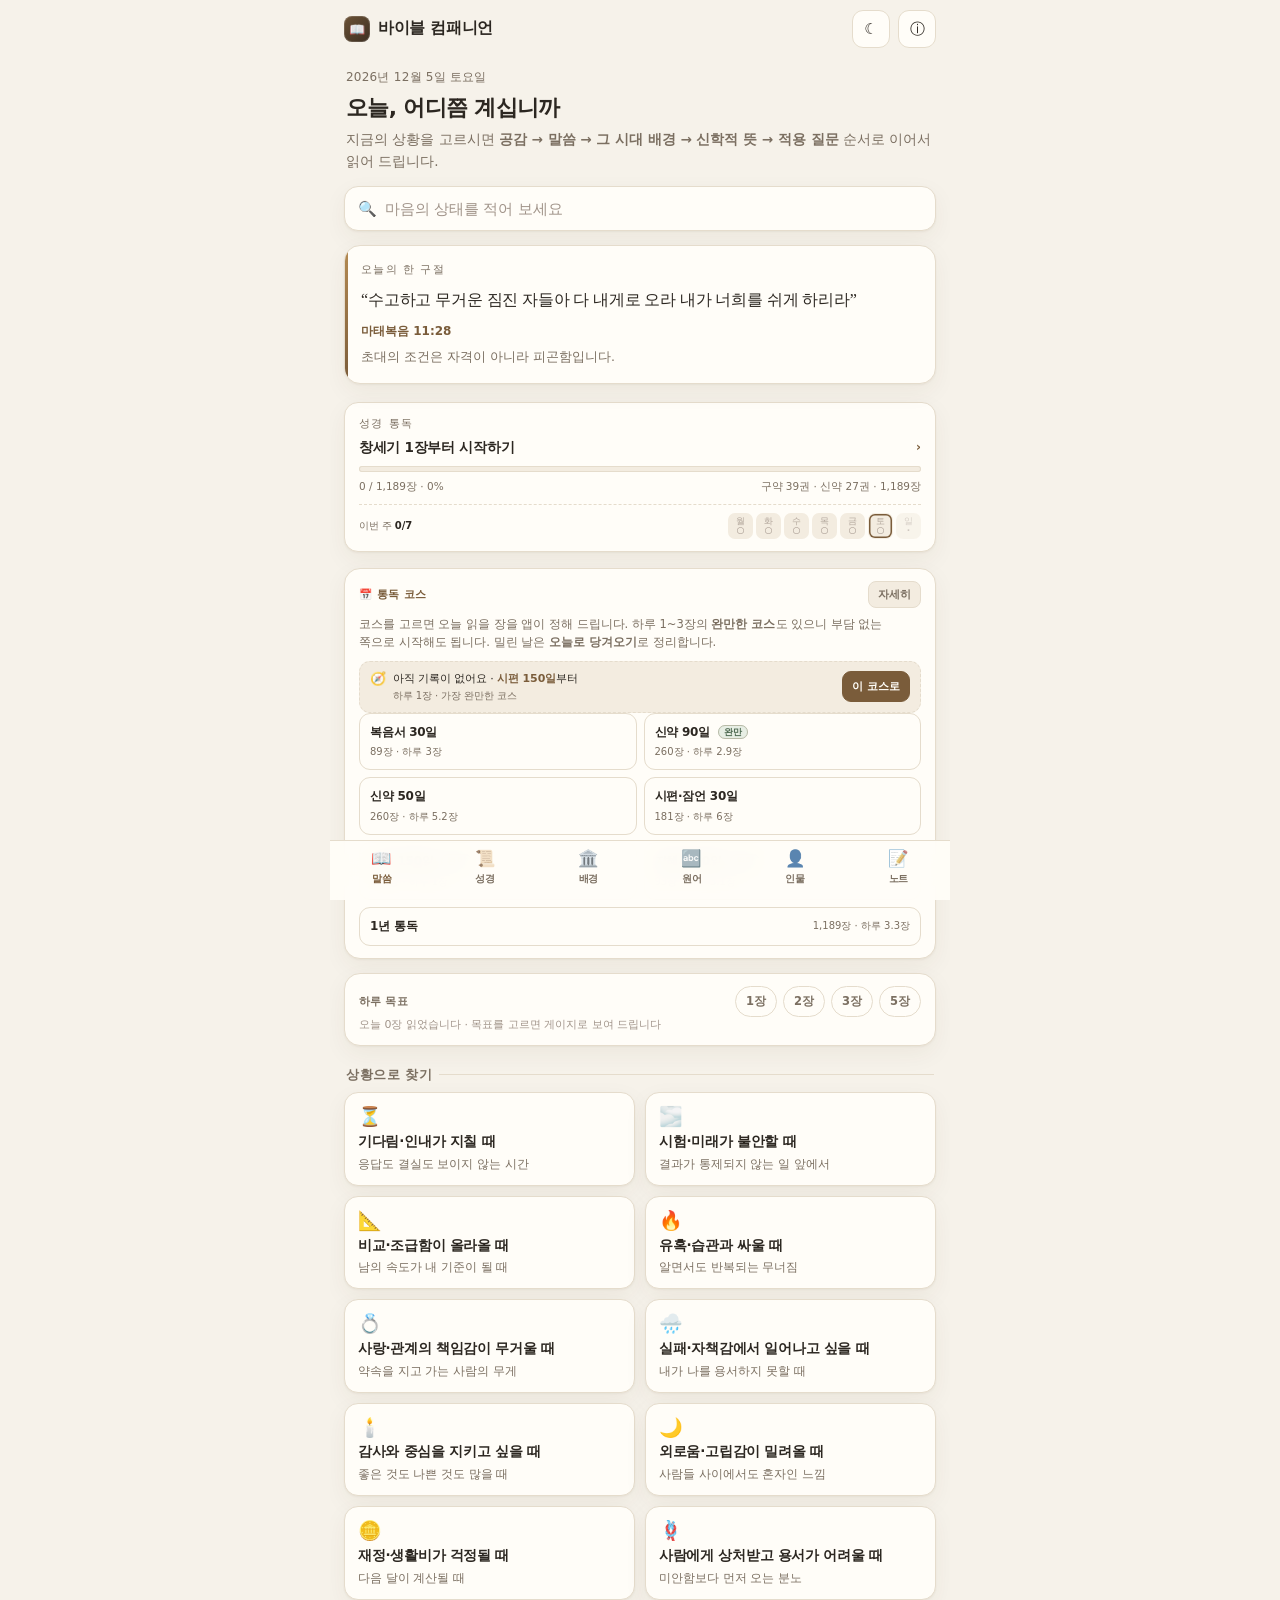
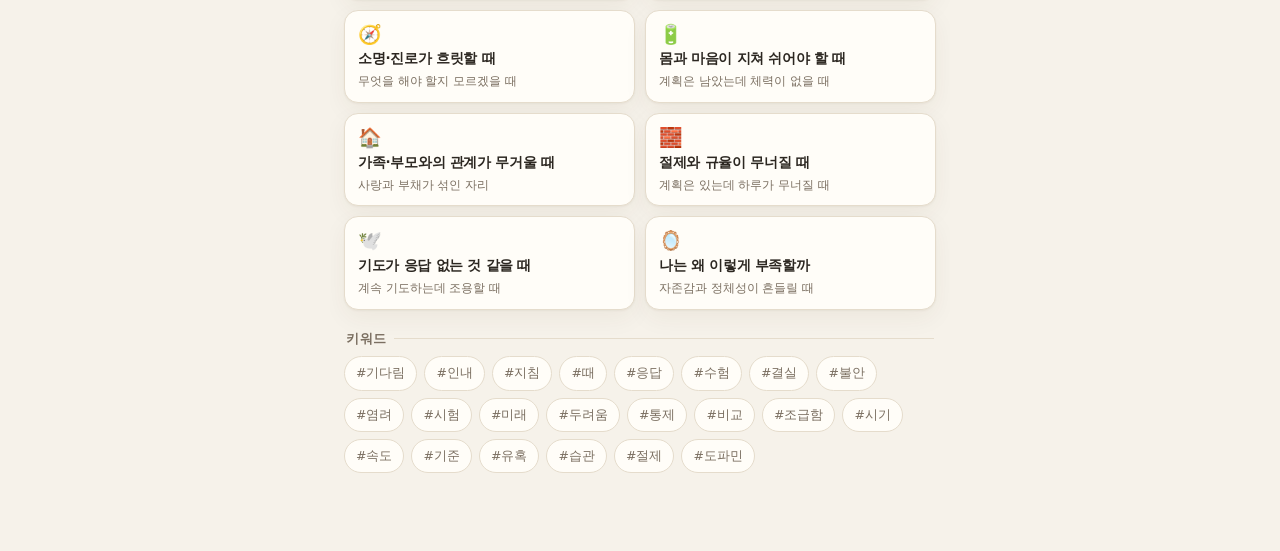
==== commit d33f1533: "feat: v10 — 홈 코스 카드 페이스 요약(완주 예상일)·노트 권 필터·본문 노트 표식/장 끝 요약 (CACHE v10.0-6c0ed212)" ====
--- a/index.html
+++ b/index.html
@@ -6,14 +6,14 @@
 <title>바이블 컴패니언 · 성경 66권 전문·배경·인물 묵상</title>
 <meta name="description" content="성경 66권 1,189장 전문(개역한글판)·하루 목표 통독 진도와 이어 읽기·형광펜 한 줄 메모·상황별 말씀과 시대·문화 배경·핵심 구절 해설·원어 탐구·성경 인물 116명·개인 묵상 노트. 정통 개신교·복음주의 주석의 합의된 해석과 출처만 담았습니다.">
 <meta name="theme-color" content="#f6f2ea">
-<link rel="manifest" href="./manifest.json?v=971dc7ee">
+<link rel="manifest" href="./manifest.json?v=6c0ed212">
 <link rel="icon" href="./favicon-32.png" sizes="32x32">
 <link rel="apple-touch-icon" href="./apple-touch-icon.png">
 <meta name="apple-mobile-web-app-capable" content="yes">
 <meta name="apple-mobile-web-app-status-bar-style" content="default">
 <meta name="apple-mobile-web-app-title" content="바이블 컴패니언">
 <meta name="mobile-web-app-capable" content="yes">
-<link rel="stylesheet" href="./styles.css?v=971dc7ee">
+<link rel="stylesheet" href="./styles.css?v=6c0ed212">
 <script>
   window.__errs = [];
   window.addEventListener('error', function(e){ window.__errs.push(String(e.message || e.error || 'error')); });
@@ -71,6 +71,6 @@
 <script src="./data/verses.js"></script>
 <script src="./data/vmap.js"></script>
 <script src="./data/daily.js"></script>
-<script src="./app.js?v=971dc7ee"></script>
+<script src="./app.js?v=6c0ed212"></script>
 </body>
 </html>
--- a/styles.css
+++ b/styles.css
@@ -716,3 +716,48 @@
   .wbl{font-size:9.5px;}
   .nbl{display:none;}
 }
+
+/* ===== v10.0 — 홈 페이스 요약 · 노트 권 필터 · 본문 노트 표식·장 마무리 ===== */
+/* 홈 코스 카드의 페이스 한 줄 — 실제 페이스와 코스가 요구하는 하루 분량, 이 페이스의 완주 예상일 */
+.pfh{display:flex; align-items:center; gap:8px; width:100%; text-align:left; margin-top:9px; padding:9px 10px;
+  border-radius:11px; border:1px solid color-mix(in srgb,var(--accent) 22%, var(--line)); background:var(--soft);}
+.pfh:active{transform:scale(.995);}
+.pfh.new{background:var(--surface2); border-style:dashed; border-color:var(--line);}
+.pfhmain{flex:1; min-width:0; display:flex; align-items:flex-start; gap:7px; text-align:left;}
+.pfhi{flex:none; font-size:13px; line-height:1.25;}
+.pfht{flex:1; min-width:0; font-size:11px; line-height:1.45; letter-spacing:-.01em; color:var(--text);}
+.pfht b{color:var(--accent); font-weight:800;}
+.pfhs{display:block; font-style:normal; font-size:10px; color:var(--muted); margin-top:2px; line-height:1.4;}
+.pfha{flex:none; font-size:14px; color:var(--muted); line-height:1;}
+.pfhok{flex:none; font-size:9.5px; font-weight:800; color:var(--ok);}
+.pfhbtn{flex:none; font-size:10.5px; font-weight:800; padding:6px 9px; border-radius:9px;
+  border:1px solid var(--accent); background:var(--accent); color:var(--accent-ink); white-space:nowrap;}
+.pfhbtn:active{transform:scale(.98);}
+/* 노트 탭 권 필터 칩 줄 */
+.chips.nbf{padding-bottom:8px; margin-top:-2px;}
+.nbk{font-size:11.5px; padding:6px 10px;}
+/* 본문의 노트 표식 — 노트가 있는 절은 번호가 강조되고 본문에 점선 밑줄 */
+.vn .ntdot{font-style:normal; font-size:9px; color:var(--accent); margin-left:2px;}
+.vblock.hasnt .vn{color:var(--accent);}
+.vblock.hasnt .vt{text-decoration:underline dotted color-mix(in srgb,var(--accent) 45%, transparent); text-underline-offset:4px;}
+.vblock.hasnt .vrow{background:color-mix(in srgb,var(--accent) 4%, transparent); border-radius:8px;}
+/* 절 시트의 그 절 노트 */
+.snotes{margin:0 0 12px;}
+.snote{padding:9px 11px; border-radius:11px; border:1px solid var(--line); background:var(--surface2); margin-bottom:7px;}
+.snoh{display:flex; align-items:center; gap:7px; min-width:0;}
+.snoh b{flex:1; min-width:0; font-size:12px; letter-spacing:-.02em; overflow:hidden; text-overflow:ellipsis; white-space:nowrap;}
+.snoh span{flex:none; font-size:9.5px; color:var(--faint);}
+.snoe{flex:none; font-size:10.5px; font-weight:700; padding:4px 8px; border-radius:8px;
+  border:1px solid var(--line); background:var(--surface); color:var(--accent);}
+.snob{font-size:11.5px; color:var(--muted); line-height:1.55; margin-top:4px; white-space:pre-wrap;}
+/* 장 끝 '이 장에 남긴 것' */
+.chrecap{display:flex; align-items:center; gap:8px; flex-wrap:wrap; margin:0 0 10px; padding:9px 11px;
+  border-radius:11px; background:var(--surface2); border:1px dashed var(--line);}
+.crl{font-size:10px; font-weight:800; letter-spacing:.02em; color:var(--muted);}
+.cr{font-size:10.5px; color:var(--text);}
+.crb{margin-left:auto; font-size:10.5px; font-weight:700; color:var(--accent); white-space:nowrap;}
+@media (max-width:359px){
+  .pfh{padding:8px 9px; gap:6px;}
+  .pfht{font-size:10.5px;}
+  .crl{display:none;}
+}
